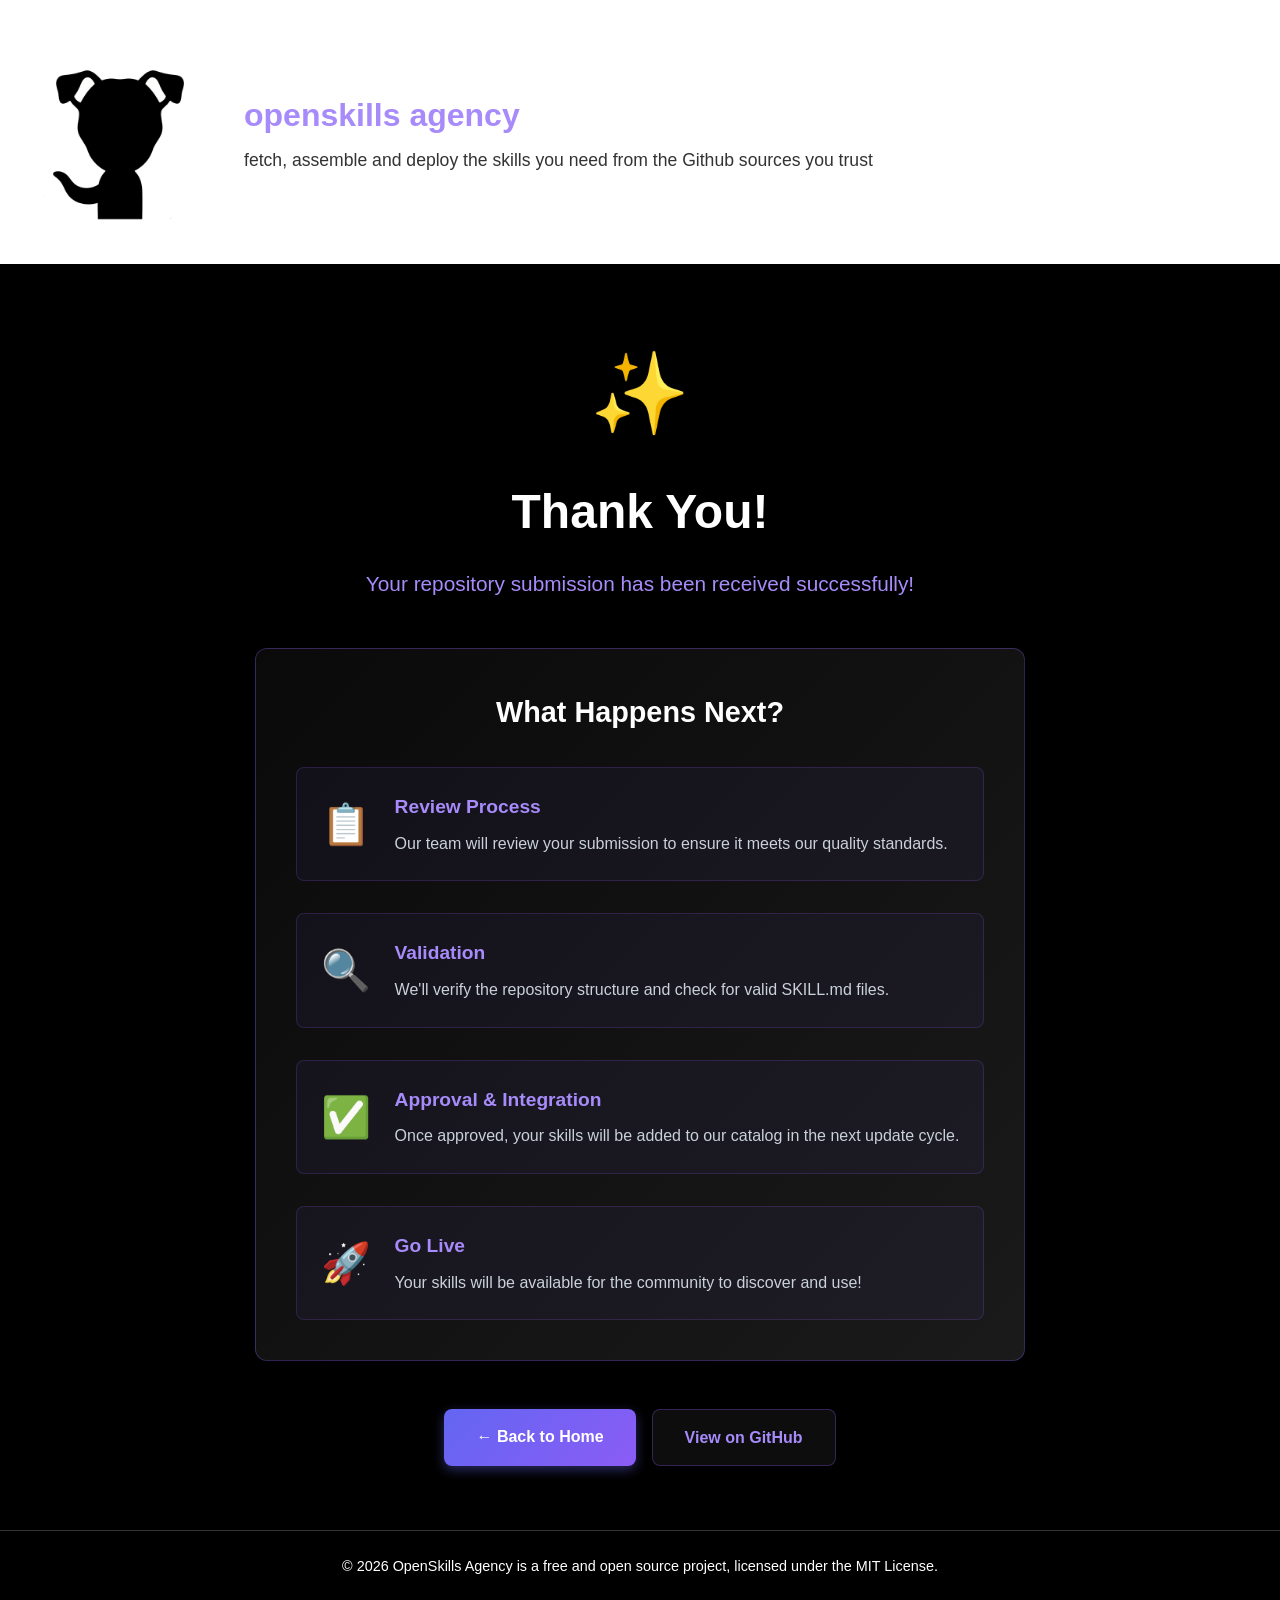
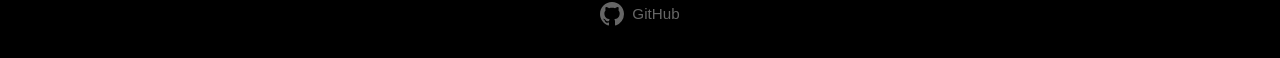
==== public/thank_you.html @ 40d021c6 "add form" ====
<!DOCTYPE html>
<html lang="en">
<head>
    <meta charset="UTF-8">
    <meta name="viewport" content="width=device-width, initial-scale=1.0">
    <title>Thank You - openskills agency</title>
    <link rel="stylesheet" href="styles.css">
</head>
<body>
    <header>
        <div class="container">
            <div class="logo-section">
                <img src="assets/doghub.png" alt="OpenSkills Agency Logo" class="logo">
                <div class="title-section">
                    <h2>openskills agency</h2>
                    <p class="subtitle">fetch, assemble and deploy the skills you need from the Github sources you trust</p>
                </div>
            </div>
        </div>
    </header>

    <main class="container">
        <section class="thank-you-section">
            <div class="thank-you-content">
                <div class="success-icon">✨</div>
                <h1>Thank You!</h1>
                <p class="thank-you-message">
                    Your repository submission has been received successfully!
                </p>
                <div class="next-steps">
                    <h2>What Happens Next?</h2>
                    <ol>
                        <li>
                            <span class="step-icon">📋</span>
                            <div class="step-content">
                                <strong>Review Process</strong>
                                <p>Our team will review your submission to ensure it meets our quality standards.</p>
                            </div>
                        </li>
                        <li>
                            <span class="step-icon">🔍</span>
                            <div class="step-content">
                                <strong>Validation</strong>
                                <p>We'll verify the repository structure and check for valid SKILL.md files.</p>
                            </div>
                        </li>
                        <li>
                            <span class="step-icon">✅</span>
                            <div class="step-content">
                                <strong>Approval & Integration</strong>
                                <p>Once approved, your skills will be added to our catalog in the next update cycle.</p>
                            </div>
                        </li>
                        <li>
                            <span class="step-icon">🚀</span>
                            <div class="step-content">
                                <strong>Go Live</strong>
                                <p>Your skills will be available for the community to discover and use!</p>
                            </div>
                        </li>
                    </ol>
                </div>
                <div class="action-buttons">
                    <a href="index.html" class="btn btn-primary">← Back to Home</a>
                    <a href="https://github.com/openskillsagent/agency" target="_blank" class="btn btn-secondary">View on GitHub</a>
                </div>
            </div>
        </section>
    </main>

    <footer>
        <div class="container">
            <p>&copy; 2026 OpenSkills Agency is a free and open source project, licensed under the MIT License.</p>
            <div class="footer-links">
                <a href="https://github.com/openskillsagent" target="_blank" rel="noopener noreferrer" class="github-link" title="Visit us on GitHub">
                    <svg height="24" width="24" viewBox="0 0 16 16" fill="currentColor" aria-hidden="true">
                        <path d="M8 0C3.58 0 0 3.58 0 8c0 3.54 2.29 6.53 5.47 7.59.4.07.55-.17.55-.38 0-.19-.01-.82-.01-1.49-2.01.37-2.53-.49-2.69-.94-.09-.23-.48-.94-.82-1.13-.28-.15-.68-.52-.01-.53.63-.01 1.08.58 1.23.82.72 1.21 1.87.87 2.33.66.07-.52.28-.87.51-1.07-1.78-.2-3.64-.89-3.64-3.95 0-.87.31-1.59.82-2.15-.08-.2-.36-1.02.08-2.12 0 0 .67-.21 2.2.82.64-.18 1.32-.27 2-.27.68 0 1.36.09 2 .27 1.53-1.04 2.2-.82 2.2-.82.44 1.1.16 1.92.08 2.12.51.56.82 1.27.82 2.15 0 3.07-1.87 3.75-3.65 3.95.29.25.54.73.54 1.48 0 1.07-.01 1.93-.01 2.2 0 .21.15.46.55.38A8.013 8.013 0 0016 8c0-4.42-3.58-8-8-8z"></path>
                    </svg>
                    GitHub
                </a>
            </div>
        </div>
    </footer>
</body>
</html>
---- public/styles.css ----
/* Reset and Base Styles */
* {
    margin: 0;
    padding: 0;
    box-sizing: border-box;
}

:root {
    --primary-color: #000;
    --secondary-color: #333;
    --accent-color: #fff;
    --text-color: #fff;
    --border-color: #333;
    --hover-bg: #1a1a1a;
    --header-bg: #fff;
    --shadow: 0 2px 4px rgba(0,0,0,0.3);
    --grey-light: #666;
    --grey-medium: #333;
    --grey-dark: #1a1a1a;
}

html {
    scroll-behavior: smooth;
}

body {
    font-family: -apple-system, BlinkMacSystemFont, 'Segoe UI', Roboto, 'Helvetica Neue', Arial, sans-serif;
    line-height: 1.6;
    color: var(--text-color);
    background-color: #000;
}

.container {
    max-width: 1400px;
    margin: 0 auto;
    padding: 0 20px;
}

/* Header */
header {
    background: var(--header-bg);
    border-bottom: 2px solid var(--primary-color);
    padding: 2rem 0;
    box-shadow: var(--shadow);
}

.logo-section {
    display: flex;
    align-items: center;
    gap: 1.5rem;
}

.logo {
    width: 200px;
    height: 200px;
    object-fit: contain;
}

.title-section h2 {
    font-size: 2rem;
    color: #a78bfa;
    font-weight: 600;
    margin-bottom: 0.25rem;
}

.subtitle {
    font-size: 1.1rem;
    color: #333;
    font-weight: 500;
}

.tagline {
    font-size: 0.95rem;
    color: #666;
    margin-top: 0.25rem;
}

/* Main Content */
main {
    padding: 2rem 0;
}

.stats-bar {
    background: var(--grey-dark);
    padding: 1rem;
    margin-top: 10px;
    margin-bottom: 1.5rem;
    border-radius: 4px;
    box-shadow: var(--shadow);
    display: flex;
    justify-content: space-between;
    align-items: center;
    gap: 1rem;
    font-size: 0.95rem;
    color: var(--text-color);
    border: 1px solid var(--border-color);
}

#filtered-count {
    color: var(--grey-light);
    font-weight: 500;
}

.download-btn {
    background: linear-gradient(135deg, #6366f1 0%, #8b5cf6 100%);
    color: #fff;
    border: none;
    padding: 0.6rem 1.25rem;
    border-radius: 6px;
    font-size: 0.9rem;
    font-weight: 600;
    cursor: pointer;
    transition: all 0.3s ease;
    box-shadow: 0 2px 8px rgba(99, 102, 241, 0.3);
}

.download-btn:hover:not(:disabled) {
    background: linear-gradient(135deg, #4f46e5 0%, #7c3aed 100%);
    box-shadow: 0 4px 12px rgba(99, 102, 241, 0.5);
    transform: translateY(-1px);
}

.download-btn:disabled {
    background: #333;
    color: #666;
    cursor: not-allowed;
    box-shadow: none;
}

/* Table Container */
.table-container {
    background: #000;
    border-radius: 4px;
    box-shadow: var(--shadow);
    overflow-x: auto;
    border: 1px solid var(--border-color);
}

/* Table Styles */
table {
    width: 100%;
    border-collapse: collapse;
    font-size: 0.9rem;
}

thead {
    background: linear-gradient(135deg, #6366f1 0%, #8b5cf6 100%);
    color: white;
    position: sticky;
    top: 0;
    z-index: 10;
    border-bottom: 2px solid var(--border-color);
}

th {
    padding: 0;
    text-align: left;
    font-weight: 600;
    border-right: 1px solid rgba(255,255,255,0.2);
    vertical-align: top;
}

th:last-child {
    border-right: none;
}

.th-content {
    display: flex;
    align-items: flex-start;
    justify-content: space-between;
    padding: 0.75rem;
    cursor: pointer;
    user-select: none;
}

.th-content:hover {
    background: rgba(255,255,255,0.1);
}

.th-label {
    font-weight: 600;
}

.sort-indicator {
    margin-left: 0.5rem;
    font-size: 0.8rem;
    opacity: 0.5;
}

.sort-indicator.active {
    opacity: 1;
}

.sort-indicator.asc::after {
    content: '↑';
}

.sort-indicator.desc::after {
    content: '↓';
}

/* Filter Selects */
.filter-select {
    width: 100%;
    padding: 0.4rem;
    margin-top: 0.5rem;
    border: 1px solid var(--border-color);
    background: var(--grey-dark);
    color: var(--text-color);
    border-radius: 3px;
    font-size: 0.85rem;
    cursor: pointer;
}

.filter-select:focus {
    outline: none;
    border-color: var(--grey-light);
}

/* Table Body */
tbody tr {
    background-color: var(--hover-bg);
    border-bottom: 1px solid var(--border-color);
    transition: background-color 0.2s;
}

tbody tr:hover {
    background-color: #000;
}

tbody tr:last-child {
    border-bottom: none;
}

td {
    padding: 0.75rem;
    vertical-align: top;
}

td.loading {
    text-align: center;
    padding: 2rem;
    color: #999;
}

/* Checkbox Column */
.checkbox-column {
    width: 40px;
    text-align: center;
    padding: 0.75rem 0.5rem !important;
}

.checkbox-column input[type="checkbox"] {
    cursor: pointer;
    width: 16px;
    height: 16px;
}

/* Column Specific Styles */
td:nth-child(2) { /* Creator */
    font-weight: 500;
    color: var(--text-color);
}

td:nth-child(3) { /* Category */
    max-width: 200px;
}

.tag {
    display: inline-block;
    background: var(--grey-light);
    color: #000;
    padding: 0.2rem 0.5rem;
    margin: 0.1rem;
    border-radius: 3px;
    font-size: 0.75rem;
    font-weight: 500;
}

td:nth-child(4) { /* Summary */
    max-width: 400px;
    line-height: 1.5;
}

td:nth-child(5) { /* URL */
    max-width: 150px;
    word-break: break-all;
}

td:nth-child(5) a {
    color: var(--grey-light);
    text-decoration: none;
    font-size: 0.85rem;
}

td:nth-child(5) a:hover {
    text-decoration: underline;
    color: #fff;
}

td:nth-child(6) { /* License */
    font-family: 'Courier New', monospace;
    font-size: 0.85rem;
    color: var(--grey-light);
}

td:nth-child(7) { /* Trust */
    text-align: center;
    font-weight: 600;
    color: #fff;
}

.trust-stars::before {
    content: '⭐ ';
}

/* Documentation Section */
.documentation {
    background: linear-gradient(135deg, #0a0a0a 0%, #1a1a1a 100%);
    padding: 4rem 0;
    margin-top: 3rem;
    border-top: 2px solid #333;
    border-bottom: 2px solid #333;
    position: relative;
    overflow: hidden;
}

.documentation::before {
    content: '';
    position: absolute;
    top: 0;
    left: 0;
    right: 0;
    bottom: 0;
    background: 
        radial-gradient(circle at 20% 50%, rgba(99, 102, 241, 0.05) 0%, transparent 50%),
        radial-gradient(circle at 80% 80%, rgba(139, 92, 246, 0.05) 0%, transparent 50%);
    pointer-events: none;
}

.documentation .container {
    position: relative;
    z-index: 1;
}

.documentation h2 {
    font-size: 2.5rem;
    margin-bottom: 2rem;
    color: #fff;
    text-align: center;
    font-weight: 700;
    -webkit-background-clip: text;
    background-clip: text;
}

.documentation ol {
    list-style: none;
    counter-reset: step-counter;
    max-width: 900px;
    margin: 0 auto;
}

.documentation ol li {
    counter-increment: step-counter;
    margin-bottom: 2rem;
    padding: 1.5rem;
    background: rgba(255, 255, 255, 0.03);
    border: 1px solid rgba(255, 255, 255, 0.1);
    border-radius: 12px;
    position: relative;
    transition: all 0.3s ease;
    backdrop-filter: blur(10px);
    margin-bottom: 10px;
}

.documentation ol li:hover {
    background: rgba(255, 255, 255, 0.05);
    border-color: rgba(139, 92, 246, 0.4);
    transform: translateY(-2px);
    box-shadow: 0 8px 24px rgba(139, 92, 246, 0.15);
}

.documentation ol li::before {
    content: counter(step-counter);
    position: absolute;
    left: -20px;
    top: 1.5rem;
    width: 40px;
    height: 40px;
    background: linear-gradient(135deg, #6366f1 0%, #8b5cf6 100%);
    color: white;
    border-radius: 50%;
    display: flex;
    align-items: center;
    justify-content: center;
    font-weight: 700;
    font-size: 1.1rem;
    box-shadow: 0 4px 12px rgba(139, 92, 246, 0.4);
    border: 3px solid #1a1a1a;
}

.documentation ol li strong {
    color: #a78bfa;
    font-size: 1.1rem;
    display: block;
    margin-bottom: 0.75rem;
}

.documentation ol li code {
    background: rgba(139, 92, 246, 0.15);
    color: #c4b5fd;
    padding: 0.2rem 0.5rem;
    border-radius: 4px;
    font-family: 'Courier New', monospace;
    font-size: 0.9rem;
    border: 1px solid rgba(139, 92, 246, 0.3);
}

.code-block-wrapper {
    position: relative;
    margin-top: 0.75rem;
}

.copy-btn {
    position: absolute;
    top: 0.5rem;
    right: 0.5rem;
    background: rgba(139, 92, 246, 0.2);
    color: #c4b5fd;
    border: 1px solid rgba(139, 92, 246, 0.3);
    border-radius: 6px;
    padding: 0.4rem 0.75rem;
    font-size: 0.8rem;
    font-weight: 600;
    cursor: pointer;
    display: flex;
    align-items: center;
    gap: 0.4rem;
    transition: all 0.2s ease;
    z-index: 10;
    font-family: -apple-system, BlinkMacSystemFont, 'Segoe UI', Roboto, sans-serif;
}

.copy-btn:hover {
    background: rgba(139, 92, 246, 0.4);
    border-color: rgba(139, 92, 246, 0.6);
    color: #fff;
    transform: translateY(-1px);
}

.copy-btn:active {
    transform: translateY(0);
}

.copy-btn.copied {
    background: rgba(139, 92, 246, 0.5);
    border-color: rgba(139, 92, 246, 0.8);
    color: #fff;
}

.copy-btn svg {
    flex-shrink: 0;
}

.documentation pre {
    background: #0d1117;
    border: 1px solid #30363d;
    border-radius: 8px;
    padding: 1rem;
    padding-right: 5rem;
    overflow-x: auto;
    position: relative;
    box-shadow: inset 0 2px 8px rgba(0, 0, 0, 0.3);
}

.documentation pre code {
    background: none;
    border: none;
    color: #c9d1d9;
    padding: 0;
    font-size: 0.9rem;
    line-height: 1.6;
    display: block;
}

.documentation pre:hover {
    border-color: #8b5cf6;
    box-shadow: inset 0 2px 8px rgba(0, 0, 0, 0.3), 0 0 0 1px rgba(139, 92, 246, 0.2);
}

.documentation > .container > p {
    text-align: center;
    font-size: 1.2rem;
    color: #a78bfa;
    margin: 3rem auto 1.5rem;
    font-weight: 600;
}

.documentation > .container > ol:last-of-type {
    margin-top: 1rem;
}

.documentation > .container > ol:last-of-type li {
    background: rgba(99, 102, 241, 0.05);
    border-color: rgba(99, 102, 241, 0.2);
    padding: 1rem 1.5rem;
    margin-bottom: 1rem;
}

.documentation > .container > ol:last-of-type li::before {
    content: '✓';
    background: linear-gradient(135deg, #6366f1 0%, #8b5cf6 100%);
    font-size: 1.2rem;
    box-shadow: 0 4px 12px rgba(99, 102, 241, 0.4);
}

.documentation > .container > ol:last-of-type li:hover {
    background: rgba(99, 102, 241, 0.08);
    border-color: rgba(99, 102, 241, 0.4);
}

a {
    color: #818cf8;
    text-decoration: none;
    font-weight: 600;
    position: relative;
    transition: color 0.2s ease;
}

a:hover {
    color: #a78bfa;
}

a::after {
    content: '';
    position: absolute;
    bottom: -2px;
    left: 0;
    width: 0;
    height: 2px;
    background: linear-gradient(90deg, #6366f1, #8b5cf6);
    transition: width 0.3s ease;
}

a:hover::after {
    width: 100%;
}

/* Table header links - override default link styles */
#skills-table thead a {
    color: #fff !important;
    text-decoration: none;
    font-weight: 600;
}

#skills-table thead a:hover {
    color: var(--grey-light) !important;
    text-decoration: underline;
}

#skills-table thead a::after {
    display: none;
}

/* Submission Section */
.submission-section {
    background: linear-gradient(135deg, #0a0a0a 0%, #1a1a1a 100%);
    padding: 4rem 0;
    border-top: 2px solid #333;
    border-bottom: 2px solid #333;
    position: relative;
    overflow: hidden;
}

.submission-section::before {
    content: '';
    position: absolute;
    top: 0;
    left: 0;
    right: 0;
    bottom: 0;
    background: 
        radial-gradient(circle at 20% 50%, rgba(99, 102, 241, 0.05) 0%, transparent 50%),
        radial-gradient(circle at 80% 80%, rgba(139, 92, 246, 0.05) 0%, transparent 50%);
    pointer-events: none;
}

.submission-section .container {
    position: relative;
    z-index: 1;
    max-width: 700px;
}

.submission-section h2 {
    font-size: 2.5rem;
    margin-bottom: 1rem;
    color: #fff;
    text-align: center;
    font-weight: 700;
}

.submission-intro {
    text-align: center;
    font-size: 1.1rem;
    color: #a78bfa;
    margin-bottom: 2.5rem;
    line-height: 1.6;
}

.submission-form {
    background: rgba(255, 255, 255, 0.03);
    border: 1px solid rgba(255, 255, 255, 0.1);
    border-radius: 12px;
    padding: 2rem;
    backdrop-filter: blur(10px);
    transition: all 0.3s ease;
}

.submission-form:hover {
    background: rgba(255, 255, 255, 0.05);
    border-color: rgba(139, 92, 246, 0.4);
    box-shadow: 0 8px 24px rgba(139, 92, 246, 0.15);
}

.form-group {
    margin-bottom: 1.5rem;
}

.form-group label {
    display: block;
    color: #a78bfa;
    font-weight: 600;
    margin-bottom: 0.5rem;
    font-size: 0.95rem;
}

.form-group input {
    width: 100%;
    padding: 0.75rem 1rem;
    background: #0d1117;
    border: 1px solid #30363d;
    border-radius: 8px;
    color: #c9d1d9;
    font-size: 1rem;
    font-family: -apple-system, BlinkMacSystemFont, 'Segoe UI', Roboto, 'Helvetica Neue', Arial, sans-serif;
    transition: all 0.3s ease;
    box-shadow: inset 0 2px 4px rgba(0, 0, 0, 0.3);
}

.form-group input:focus {
    outline: none;
    border-color: #8b5cf6;
    box-shadow: inset 0 2px 4px rgba(0, 0, 0, 0.3), 0 0 0 3px rgba(139, 92, 246, 0.2);
}

.form-group input::placeholder {
    color: #666;
}

.submit-btn {
    width: 100%;
    background: linear-gradient(135deg, #6366f1 0%, #8b5cf6 100%);
    color: #fff;
    border: none;
    padding: 0.9rem 1.5rem;
    border-radius: 8px;
    font-size: 1rem;
    font-weight: 600;
    cursor: pointer;
    transition: all 0.3s ease;
    box-shadow: 0 4px 12px rgba(99, 102, 241, 0.4);
    margin-top: 0.5rem;
}

.submit-btn:hover {
    background: linear-gradient(135deg, #4f46e5 0%, #7c3aed 100%);
    box-shadow: 0 6px 16px rgba(99, 102, 241, 0.6);
    transform: translateY(-2px);
}

.submit-btn:active {
    transform: translateY(0);
}

/* Honeypot field - completely hidden from users to catch bots */
.honeypot {
    position: absolute;
    left: -9999px;
    width: 1px;
    height: 1px;
    opacity: 0;
    pointer-events: none;
}

/* Thank You Page */
.thank-you-section {
    min-height: 70vh;
    display: flex;
    align-items: center;
    justify-content: center;
    padding: 4rem 0;
}

.thank-you-content {
    max-width: 800px;
    margin: 0 auto;
    text-align: center;
}

.success-icon {
    font-size: 5rem;
    margin-bottom: 1rem;
    animation: celebrate 0.6s ease-out;
}

@keyframes celebrate {
    0% { transform: scale(0) rotate(0deg); }
    50% { transform: scale(1.2) rotate(180deg); }
    100% { transform: scale(1) rotate(360deg); }
}

.thank-you-content h1 {
    font-size: 3rem;
    color: #fff;
    margin-bottom: 1rem;
    font-weight: 700;
}

.thank-you-message {
    font-size: 1.3rem;
    color: #a78bfa;
    margin-bottom: 3rem;
    line-height: 1.6;
}

.next-steps {
    background: linear-gradient(135deg, #0a0a0a 0%, #1a1a1a 100%);
    border: 1px solid rgba(139, 92, 246, 0.3);
    border-radius: 12px;
    padding: 2.5rem;
    margin-bottom: 3rem;
    text-align: left;
}

.next-steps h2 {
    font-size: 1.8rem;
    color: #fff;
    margin-bottom: 2rem;
    text-align: center;
}

.next-steps ol {
    list-style: none;
    counter-reset: step-counter;
    padding: 0;
}

.next-steps ol li {
    counter-increment: step-counter;
    display: flex;
    align-items: flex-start;
    gap: 1.5rem;
    margin-bottom: 2rem;
    padding: 1.5rem;
    background: rgba(139, 92, 246, 0.05);
    border: 1px solid rgba(139, 92, 246, 0.2);
    border-radius: 8px;
    transition: all 0.3s ease;
}

.next-steps ol li:hover {
    background: rgba(139, 92, 246, 0.1);
    border-color: rgba(139, 92, 246, 0.4);
    transform: translateX(5px);
}

.next-steps ol li:last-child {
    margin-bottom: 0;
}

.step-icon {
    font-size: 2.5rem;
    flex-shrink: 0;
}

.step-content {
    flex: 1;
}

.step-content strong {
    display: block;
    color: #a78bfa;
    font-size: 1.2rem;
    margin-bottom: 0.5rem;
}

.step-content p {
    color: #c9d1d9;
    line-height: 1.6;
    margin: 0;
}

.action-buttons {
    display: flex;
    gap: 1rem;
    justify-content: center;
    flex-wrap: wrap;
}

.btn {
    display: inline-block;
    padding: 0.9rem 2rem;
    border-radius: 8px;
    font-size: 1rem;
    font-weight: 600;
    text-decoration: none;
    transition: all 0.3s ease;
    cursor: pointer;
}

.btn-primary {
    background: linear-gradient(135deg, #6366f1 0%, #8b5cf6 100%);
    color: #fff;
    box-shadow: 0 4px 12px rgba(99, 102, 241, 0.4);
}

.btn-primary:hover {
    background: linear-gradient(135deg, #4f46e5 0%, #7c3aed 100%);
    box-shadow: 0 6px 16px rgba(99, 102, 241, 0.6);
    transform: translateY(-2px);
}

.btn-primary::after {
    display: none;
}

.btn-secondary {
    background: rgba(255, 255, 255, 0.05);
    color: #a78bfa;
    border: 1px solid rgba(139, 92, 246, 0.3);
}

.btn-secondary:hover {
    background: rgba(255, 255, 255, 0.1);
    border-color: rgba(139, 92, 246, 0.6);
    transform: translateY(-2px);
}

.btn-secondary::after {
    display: none;
}

/* Footer */
footer {
    background: #000;
    color: white;
    text-align: center;
    padding: 1.5rem 0;
    margin-top: 0;
    border-top: 1px solid var(--border-color);
}

footer p {
    font-size: 0.9rem;
}

.footer-links {
    margin-top: 1rem;
}

.github-link {
    display: inline-flex;
    align-items: center;
    gap: 0.5rem;
    color: var(--grey-light);
    text-decoration: none;
    font-size: 0.95rem;
    font-weight: 500;
    padding: 0.5rem 1rem;
    border-radius: 4px;
    transition: all 0.2s ease;
}

.github-link:hover {
    color: #fff;
    background: var(--hover-bg);
}

.github-link svg {
    transition: transform 0.2s ease;
}

.github-link:hover svg {
    transform: scale(1.1);
}

/* Responsive Design */
@media (max-width: 1200px) {
    td:nth-child(3) { /* Summary */
        max-width: 300px;
    }
}

@media (max-width: 768px) {
    .logo {
        width: 60px;
        height: 60px;
    }
    
    .title-section h1 {
        font-size: 1.5rem;
    }
    
    .subtitle {
        font-size: 1rem;
    }
    
    .tagline {
        font-size: 0.85rem;
    }
    
    .table-container {
        overflow-x: scroll;
    }
    
    table {
        min-width: 900px;
    }
    
    .stats-bar {
        flex-direction: column;
        gap: 0.5rem;
        align-items: flex-start;
    }
    
    /* Documentation responsive */
    .documentation {
        padding: 3rem 0;
    }
    
    .documentation h2 {
        font-size: 2rem;
    }
    
    .documentation ol li {
        padding: 1.5rem 1rem 1rem 2.5rem;
        margin-bottom: 1.5rem;
    }
    
    .documentation ol li::before {
        left: -15px;
        width: 35px;
        height: 35px;
        font-size: 1rem;
    }
    
    .documentation ol li strong {
        font-size: 1rem;
    }
    
    .documentation pre {
        padding: 0.75rem;
        font-size: 0.85rem;
    }
    
    .documentation pre code {
        font-size: 0.85rem;
    }
}

/* Loading Animation */
@keyframes pulse {
    0%, 100% { opacity: 1; }
    50% { opacity: 0.5; }
}

.loading {
    animation: pulse 1.5s ease-in-out infinite;
}

/* Empty State */
.empty-state {
    text-align: center;
    padding: 3rem;
    color: var(--grey-light);
}

.empty-state p {
    font-size: 1.1rem;
    margin-bottom: 0.5rem;
}
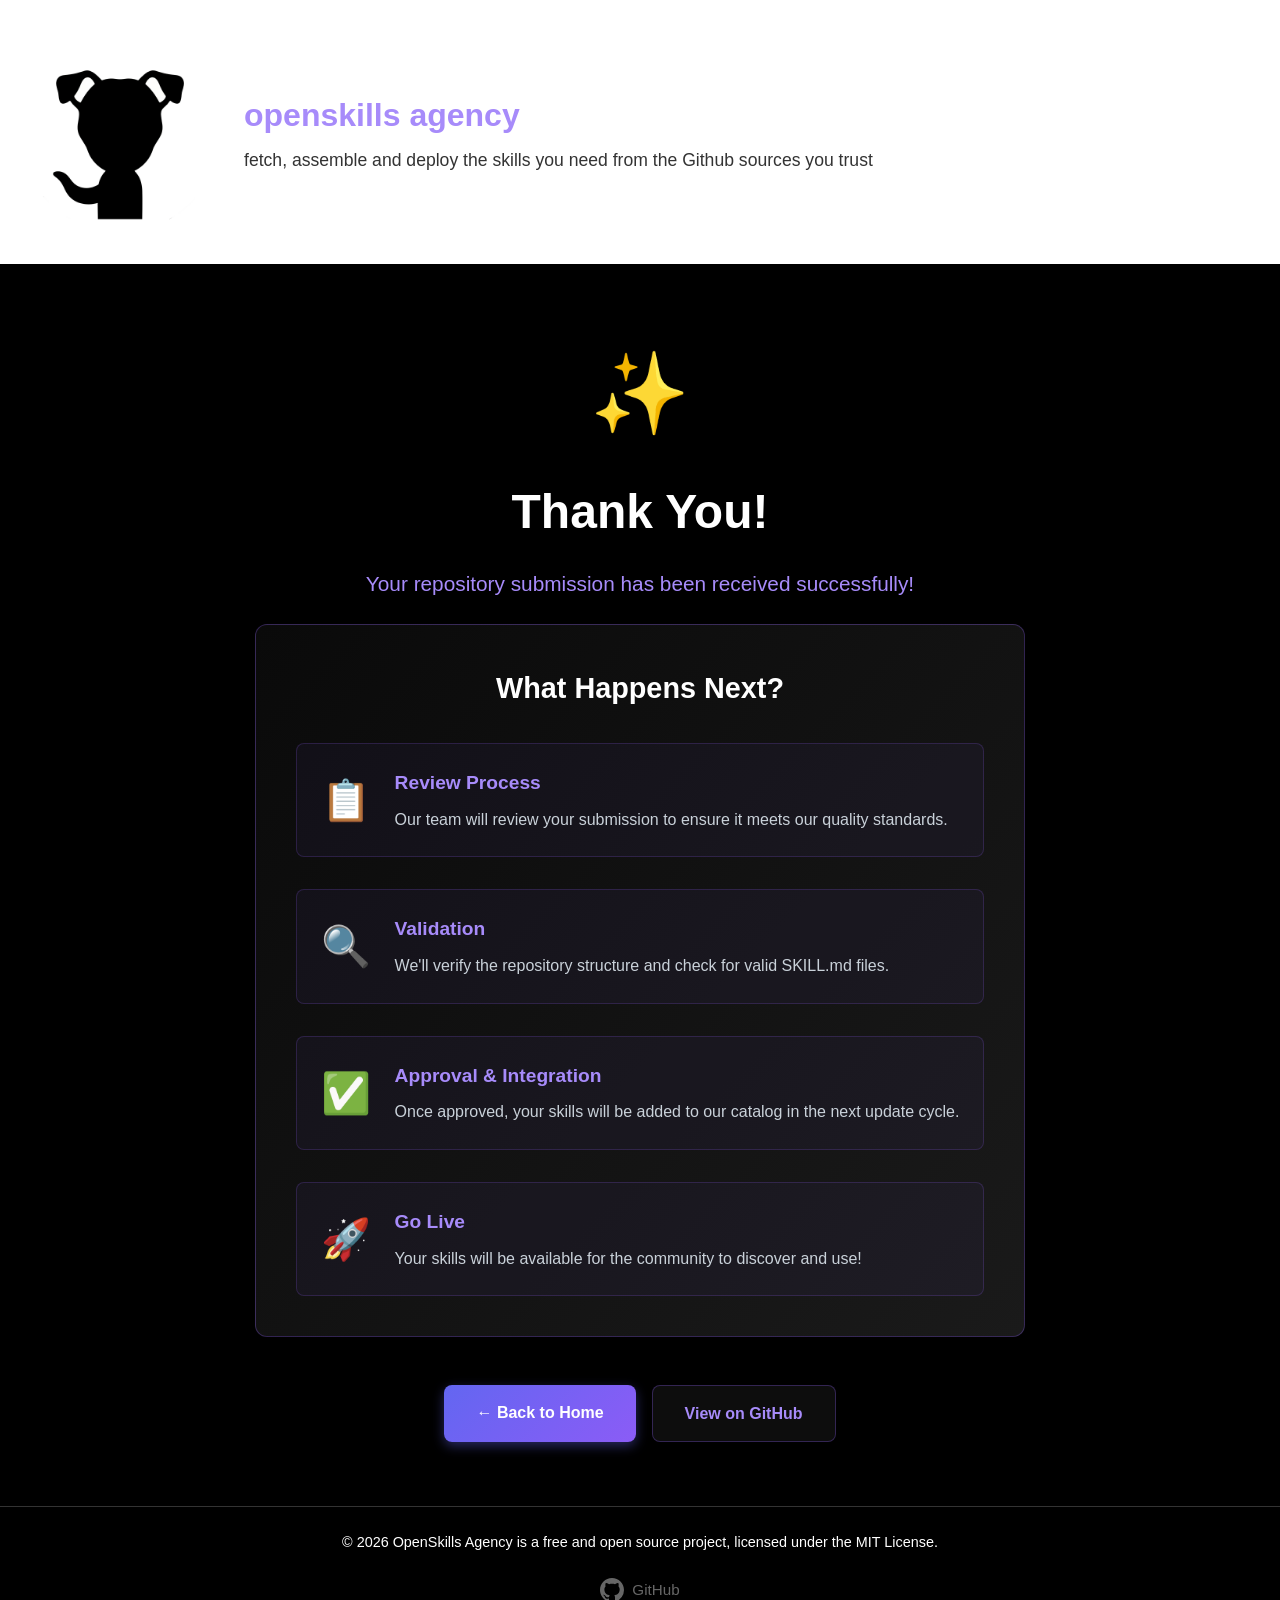
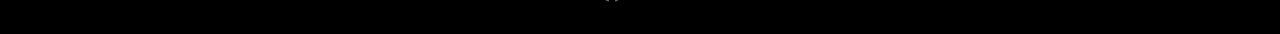
==== commit 92227e23: "thx" ====
--- a/public/thank_you.html
+++ b/public/thank_you.html
@@ -22,11 +22,12 @@
     <main class="container">
         <section class="thank-you-section">
             <div class="thank-you-content">
-                <div class="success-icon">✨</div>
-                <h1>Thank You!</h1>
-                <p class="thank-you-message">
+                <div class="success-icon" id="statusIcon">✨</div>
+                <h1 id="statusTitle">Thank You!</h1>
+                <p class="thank-you-message" id="statusMessage">
                     Your repository submission has been received successfully!
                 </p>
+                <div class="error-details" id="errorDetails" style="display: none;"></div>
                 <div class="next-steps">
                     <h2>What Happens Next?</h2>
                     <ol>
@@ -81,5 +82,56 @@
             </div>
         </div>
     </footer>
+    
+    <script>
+        // Check for error parameter in URL
+        const urlParams = new URLSearchParams(window.location.search);
+        const error = urlParams.get('error');
+        
+        if (error) {
+            // Update icon, title, and message for error state
+            const statusIcon = document.getElementById('statusIcon');
+            const statusTitle = document.getElementById('statusTitle');
+            const statusMessage = document.getElementById('statusMessage');
+            const errorDetails = document.getElementById('errorDetails');
+            
+            statusIcon.textContent = '⚠️';
+            statusIcon.classList.add('error-icon');
+            statusTitle.textContent = 'Submission Received with Issues';
+            
+            // Error messages based on error type
+            const errorMessages = {
+                'config': {
+                    message: 'Your submission was received, but there was a configuration issue on our end.',
+                    details: 'Our team has been notified and will process your submission manually. We apologize for the inconvenience.'
+                },
+                'repository': {
+                    message: 'Your submission was received, but we encountered an issue accessing our repository.',
+                    details: 'Our team has been notified and will process your submission manually.'
+                },
+                'branch': {
+                    message: 'Your submission was received, but we couldn\'t create a submission branch.',
+                    details: 'Our team has been notified and will process your submission manually.'
+                },
+                'file': {
+                    message: 'Your submission was received, but we couldn\'t save the submission file.',
+                    details: 'Our team has been notified and will process your submission manually.'
+                },
+                'pr': {
+                    message: 'Your submission was received, but we couldn\'t create a pull request automatically.',
+                    details: 'Our team has been notified and will create the pull request manually. This may take a bit longer than usual.'
+                },
+                'unexpected': {
+                    message: 'Your submission was received, but an unexpected error occurred.',
+                    details: 'Our team has been notified and will process your submission manually.'
+                }
+            };
+            
+            const errorInfo = errorMessages[error] || errorMessages['unexpected'];
+            statusMessage.textContent = errorInfo.message;
+            errorDetails.innerHTML = `<p>${errorInfo.details}</p>`;
+            errorDetails.style.display = 'block';
+        }
+    </script>
 </body>
 </html>
--- a/public/styles.css
+++ b/public/styles.css
@@ -713,12 +713,22 @@
     animation: celebrate 0.6s ease-out;
 }
 
+.error-icon {
+    animation: shake 0.5s ease-out !important;
+}
+
 @keyframes celebrate {
     0% { transform: scale(0) rotate(0deg); }
     50% { transform: scale(1.2) rotate(180deg); }
     100% { transform: scale(1) rotate(360deg); }
 }
 
+@keyframes shake {
+    0%, 100% { transform: translateX(0); }
+    10%, 30%, 50%, 70%, 90% { transform: translateX(-10px); }
+    20%, 40%, 60%, 80% { transform: translateX(10px); }
+}
+
 .thank-you-content h1 {
     font-size: 3rem;
     color: #fff;
@@ -729,8 +739,24 @@
 .thank-you-message {
     font-size: 1.3rem;
     color: #a78bfa;
+    margin-bottom: 1.5rem;
+    line-height: 1.6;
+}
+
+.error-details {
+    background: rgba(239, 68, 68, 0.1);
+    border: 1px solid rgba(239, 68, 68, 0.3);
+    border-radius: 8px;
+    padding: 1.5rem;
     margin-bottom: 3rem;
+    text-align: left;
+}
+
+.error-details p {
+    color: #fca5a5;
+    font-size: 1rem;
     line-height: 1.6;
+    margin: 0;
 }
 
 .next-steps {
